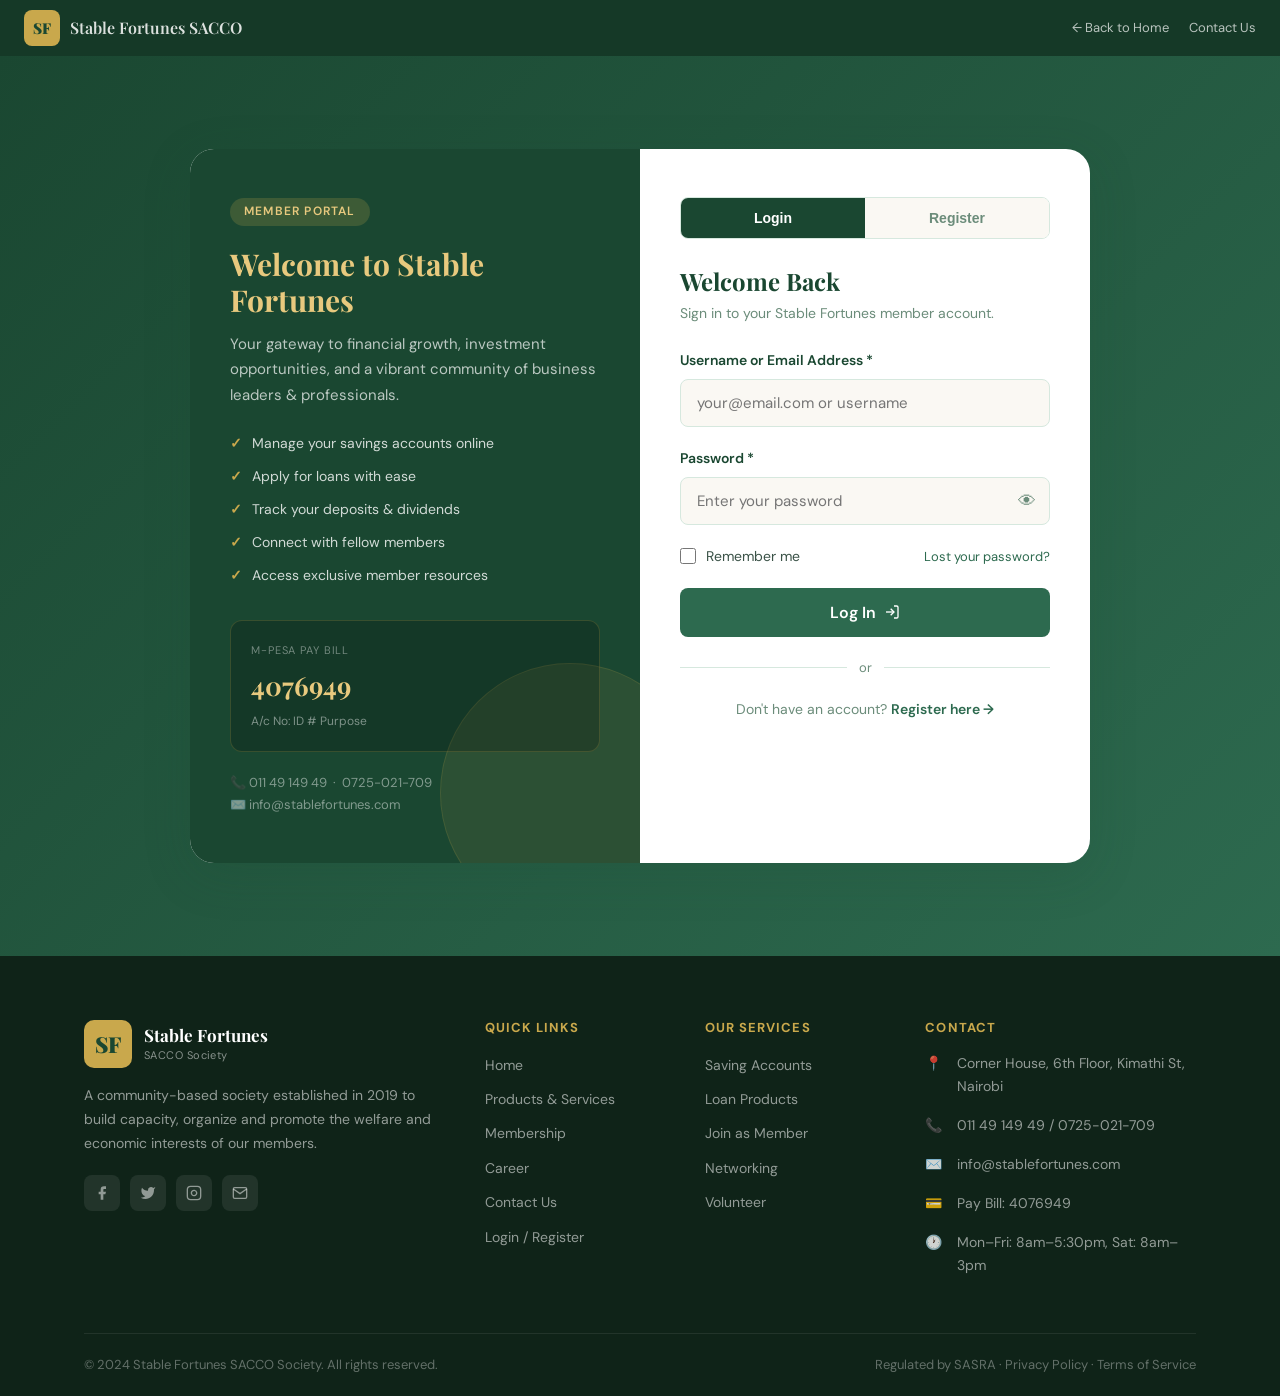
==== auth.html @ 2962beff "first commit" ====
<!DOCTYPE html>
<html lang="en">
<head>
  <meta charset="UTF-8">
  <meta name="viewport" content="width=device-width, initial-scale=1.0">
  <title>Login / Register — Stable Fortunes SACCO</title>
  <link rel="stylesheet" href="styles.css">
  <style>
    /* Auth page overrides */
    body { background: var(--green-deep); }
    .auth-top-bar {
      background: rgba(0,0,0,.2);
      padding: 10px 24px;
      display: flex;
      align-items: center;
      justify-content: space-between;
      gap: 16px;
    }
    .auth-top-bar a { color: rgba(255,255,255,.7); font-size: 13px; }
    .auth-top-bar a:hover { color: var(--gold-light); }
    .form-control-auth {
      width: 100%;
      padding: 13px 16px;
      border: 1.5px solid var(--border);
      border-radius: 8px;
      background: var(--cream);
      color: var(--text-dark);
      font-family: 'DM Sans', sans-serif;
      font-size: 15px;
      transition: var(--transition);
      outline: none;
    }
    .form-control-auth:focus { border-color: var(--green-mid); box-shadow: 0 0 0 3px rgba(45,106,79,.1); }
    .checkbox-group { display: flex; align-items: center; gap: 10px; font-size: 14px; color: var(--text-mid); }
    .checkbox-group input { width: 16px; height: 16px; accent-color: var(--green-mid); }
    .forgot-link { font-size: 13px; color: var(--green-mid); }
    .forgot-link:hover { color: var(--green-deep); text-decoration: underline; }
  </style>
</head>
<body>

<!-- Top bar -->
<div class="auth-top-bar">
  <a href="index.html" style="display:flex;align-items:center;gap:10px">
    <div class="logo-icon" style="width:36px;height:36px;font-size:15px;background:var(--gold);color:var(--green-deep);border-radius:8px;display:flex;align-items:center;justify-content:center;font-family:'Playfair Display',serif;font-weight:900">SF</div>
    <span style="color:rgba(255,255,255,.85);font-family:'Playfair Display',serif;font-size:16px;font-weight:600">Stable Fortunes SACCO</span>
  </a>
  <div style="display:flex;gap:20px">
    <a href="index.html">← Back to Home</a>
    <a href="contact.html">Contact Us</a>
  </div>
</div>

<!-- AUTH PAGE -->
<div class="auth-page">
  <div class="auth-container">
    <div class="auth-grid">

      <!-- LEFT SIDE INFO PANEL -->
      <div class="auth-side">
        <div style="position:relative;z-index:1">
          <div class="tag" style="background:rgba(201,168,76,.2);color:var(--gold-light);margin-bottom:20px">Member Portal</div>
          <h2>Welcome to Stable Fortunes</h2>
          <p>Your gateway to financial growth, investment opportunities, and a vibrant community of business leaders &amp; professionals.</p>
          <ul>
            <li>Manage your savings accounts online</li>
            <li>Apply for loans with ease</li>
            <li>Track your deposits &amp; dividends</li>
            <li>Connect with fellow members</li>
            <li>Access exclusive member resources</li>
          </ul>
          <div style="margin-top:32px;padding:20px;background:rgba(0,0,0,.2);border-radius:var(--radius);border:1px solid rgba(201,168,76,.2)">
            <div style="font-size:11px;letter-spacing:.08em;text-transform:uppercase;color:rgba(255,255,255,.4);margin-bottom:6px">M-PESA Pay Bill</div>
            <div style="font-family:'Playfair Display',serif;font-size:26px;font-weight:700;color:var(--gold-light)">4076949</div>
            <div style="font-size:12px;color:rgba(255,255,255,.45);margin-top:4px">A/c No: ID # Purpose</div>
          </div>
          <div style="margin-top:20px;font-size:13px;color:rgba(255,255,255,.45)">
            📞 011 49 149 49 &nbsp;·&nbsp; 0725-021-709<br>
            ✉️ info@stablefortunes.com
          </div>
        </div>
      </div>

      <!-- RIGHT FORM PANEL -->
      <div class="auth-form-side">
        <!-- TABS -->
        <div class="auth-tabs">
          <button class="auth-tab active" id="loginTab" onclick="switchTab('login')">Login</button>
          <button class="auth-tab" id="registerTab" onclick="switchTab('register')">Register</button>
        </div>

        <!-- LOGIN FORM -->
        <div class="auth-form active" id="loginForm">
          <h3 style="font-family:'Playfair Display',serif;font-size:24px;color:var(--green-deep);margin-bottom:6px">Welcome Back</h3>
          <p style="font-size:14px;color:var(--text-light);margin-bottom:24px">Sign in to your Stable Fortunes member account.</p>

          <div class="form-group">
            <label class="form-label">Username or Email Address *</label>
            <input type="text" class="form-control-auth" placeholder="your@email.com or username">
          </div>
          <div class="form-group">
            <label class="form-label">Password *</label>
            <div style="position:relative">
              <input type="password" class="form-control-auth" id="loginPassword" placeholder="Enter your password">
              <button onclick="togglePwd('loginPassword')" style="position:absolute;right:14px;top:50%;transform:translateY(-50%);background:none;border:none;cursor:pointer;color:var(--text-light);font-size:18px">👁</button>
            </div>
          </div>
          <div style="display:flex;justify-content:space-between;align-items:center;margin-bottom:20px">
            <label class="checkbox-group">
              <input type="checkbox"> Remember me
            </label>
            <a href="#" class="forgot-link">Lost your password?</a>
          </div>
          <button class="btn btn-green" style="width:100%;justify-content:center;padding:14px;font-size:16px">
            Log In
            <svg width="16" height="16" viewBox="0 0 24 24" fill="none" stroke="currentColor" stroke-width="2"><path d="M15 3h4a2 2 0 0 1 2 2v14a2 2 0 0 1-2 2h-4"/><polyline points="10 17 15 12 10 7"/><line x1="15" y1="12" x2="3" y2="12"/></svg>
          </button>
          <div class="divider">or</div>
          <p style="text-align:center;font-size:14px;color:var(--text-light)">
            Don't have an account? <button onclick="switchTab('register')" style="background:none;border:none;color:var(--green-mid);font-weight:600;cursor:pointer;font-family:'DM Sans',sans-serif;font-size:14px">Register here →</button>
          </p>
        </div>

        <!-- REGISTER FORM -->
        <div class="auth-form" id="registerForm">
          <h3 style="font-family:'Playfair Display',serif;font-size:24px;color:var(--green-deep);margin-bottom:6px">Create an Account</h3>
          <p style="font-size:14px;color:var(--text-light);margin-bottom:24px">Join Stable Fortunes SACCO and start building your financial future.</p>

          <div class="grid-2" style="gap:14px">
            <div class="form-group">
              <label class="form-label">First Name *</label>
              <input type="text" class="form-control-auth" placeholder="First name">
            </div>
            <div class="form-group">
              <label class="form-label">Last Name *</label>
              <input type="text" class="form-control-auth" placeholder="Last name">
            </div>
          </div>
          <div class="form-group">
            <label class="form-label">Email Address *</label>
            <input type="email" class="form-control-auth" placeholder="your@email.com">
          </div>
          <div class="form-group">
            <label class="form-label">Phone Number *</label>
            <input type="tel" class="form-control-auth" placeholder="e.g. 0712 345 678">
          </div>
          <div class="form-group">
            <label class="form-label">National ID Number *</label>
            <input type="text" class="form-control-auth" placeholder="Your National ID">
          </div>
          <div class="form-group">
            <label class="form-label">Account Type *</label>
            <select class="form-control-auth">
              <option value="">Select account type…</option>
              <option>Ordinary Account</option>
              <option>Biashara Account</option>
              <option>Group Account</option>
              <option>Children's Account</option>
              <option>Investment Account</option>
              <option>Retirement Account</option>
              <option>Elimu Account</option>
              <option>Holiday Account</option>
              <option>Fixed Deposit</option>
            </select>
          </div>
          <div class="form-group">
            <label class="form-label">Password *</label>
            <div style="position:relative">
              <input type="password" class="form-control-auth" id="regPassword" placeholder="Create a strong password">
              <button onclick="togglePwd('regPassword')" style="position:absolute;right:14px;top:50%;transform:translateY(-50%);background:none;border:none;cursor:pointer;color:var(--text-light);font-size:18px">👁</button>
            </div>
          </div>

          <div style="margin-bottom:20px">
            <label class="checkbox-group" style="align-items:flex-start;gap:10px">
              <input type="checkbox" style="margin-top:3px">
              <span>I agree to the <a href="#" style="color:var(--green-mid)">Privacy Policy</a> and <a href="#" style="color:var(--green-mid)">Terms of Service</a>. My personal data will be used to support my experience throughout this website and to manage access to my account.</span>
            </label>
          </div>

          <button class="btn btn-green" style="width:100%;justify-content:center;padding:14px;font-size:16px">
            Create Account
            <svg width="16" height="16" viewBox="0 0 24 24" fill="none" stroke="currentColor" stroke-width="2"><path d="M16 21v-2a4 4 0 0 0-4-4H6a4 4 0 0 0-4 4v2"/><circle cx="9" cy="7" r="4"/><path d="M22 21v-2a4 4 0 0 0-3-3.87"/><path d="M16 3.13a4 4 0 0 1 0 7.75"/></svg>
          </button>

          <p style="text-align:center;font-size:13px;color:var(--text-light);margin-top:14px">
            A link to set your password will be sent to your email address.
          </p>

          <div class="divider">already a member?</div>
          <p style="text-align:center;font-size:14px;color:var(--text-light)">
            <button onclick="switchTab('login')" style="background:none;border:none;color:var(--green-mid);font-weight:600;cursor:pointer;font-family:'DM Sans',sans-serif;font-size:14px">← Sign in to your account</button>
          </p>
        </div>
      </div>
    </div>
  </div>
</div>

<script>
function switchTab(tab) {
  document.getElementById('loginForm').classList.toggle('active', tab === 'login');
  document.getElementById('registerForm').classList.toggle('active', tab === 'register');
  document.getElementById('loginTab').classList.toggle('active', tab === 'login');
  document.getElementById('registerTab').classList.toggle('active', tab === 'register');
}
function togglePwd(id) {
  const el = document.getElementById(id);
  el.type = el.type === 'password' ? 'text' : 'password';
}
</script>

<div id="footer-placeholder"></div>

<script src="nav-footer.js"></script>
</body>
</html>
---- styles.css ----
/* ===================================================
   STABLE FORTUNES SACCO — Main Stylesheet
   =================================================== */

@import url('https://fonts.googleapis.com/css2?family=Playfair+Display:wght@400;600;700;900&family=DM+Sans:wght@300;400;500;600&display=swap');

/* ─── CSS Variables ─── */
:root {
  --green-deep:   #1a4731;
  --green-mid:    #2d6a4f;
  --green-light:  #40916c;
  --gold:         #c9a84c;
  --gold-light:   #e8c97e;
  --cream:        #faf8f3;
  --white:        #ffffff;
  --text-dark:    #0f2318;
  --text-mid:     #3a5247;
  --text-light:   #6b8c7a;
  --border:       #d6e8de;
  --shadow:       0 4px 24px rgba(26, 71, 49, 0.12);
  --shadow-lg:    0 12px 48px rgba(26, 71, 49, 0.18);
  --radius:       12px;
  --radius-lg:    20px;
  --transition:   0.3s cubic-bezier(0.4, 0, 0.2, 1);
}

/* ─── Reset & Base ─── */
*, *::before, *::after { box-sizing: border-box; margin: 0; padding: 0; }

html { scroll-behavior: smooth; }

body {
  font-family: 'DM Sans', sans-serif;
  background: var(--cream);
  color: var(--text-dark);
  line-height: 1.65;
  font-size: 16px;
  overflow-x: hidden;
}

h1, h2, h3, h4, h5 {
  font-family: 'Playfair Display', serif;
  line-height: 1.2;
}

a { text-decoration: none; color: inherit; transition: var(--transition); }
ul { list-style: none; }
img { max-width: 100%; display: block; }
input, textarea, select {
  font-family: 'DM Sans', sans-serif;
  font-size: 15px;
}

/* ─── Utility Classes ─── */
.container { max-width: 1160px; margin: 0 auto; padding: 0 24px; }
.section { padding: 80px 0; }
.section-sm { padding: 48px 0; }

.tag {
  display: inline-block;
  background: rgba(201,168,76,.15);
  color: var(--gold);
  font-size: 12px;
  font-weight: 600;
  letter-spacing: .1em;
  text-transform: uppercase;
  padding: 4px 14px;
  border-radius: 100px;
  margin-bottom: 12px;
}

.section-title {
  font-size: clamp(28px, 4vw, 42px);
  color: var(--green-deep);
  margin-bottom: 16px;
}

.section-sub {
  color: var(--text-light);
  font-size: 17px;
  max-width: 560px;
}

.btn {
  display: inline-flex;
  align-items: center;
  gap: 8px;
  padding: 13px 28px;
  border-radius: 8px;
  font-family: 'DM Sans', sans-serif;
  font-size: 15px;
  font-weight: 600;
  cursor: pointer;
  border: none;
  transition: var(--transition);
  white-space: nowrap;
}

.btn-primary {
  background: var(--gold);
  color: var(--green-deep);
}
.btn-primary:hover { background: var(--gold-light); transform: translateY(-2px); box-shadow: var(--shadow); }

.btn-outline {
  background: transparent;
  color: var(--white);
  border: 2px solid rgba(255,255,255,.6);
}
.btn-outline:hover { background: rgba(255,255,255,.12); border-color: var(--white); }

.btn-green {
  background: var(--green-mid);
  color: var(--white);
}
.btn-green:hover { background: var(--green-deep); transform: translateY(-2px); box-shadow: var(--shadow); }

.btn-sm { padding: 9px 20px; font-size: 13px; }

/* ─── Top Bar ─── */
.top-bar {
  background: var(--green-deep);
  color: rgba(255,255,255,.8);
  font-size: 13px;
  padding: 8px 0;
}
.top-bar .container {
  display: flex;
  justify-content: space-between;
  align-items: center;
  gap: 12px;
  flex-wrap: wrap;
}
.top-bar a { color: rgba(255,255,255,.8); }
.top-bar a:hover { color: var(--gold); }
.top-bar-left { display: flex; gap: 20px; align-items: center; }
.top-bar-right { display: flex; gap: 20px; align-items: center; }

/* ─── Navigation ─── */
.navbar {
  background: var(--white);
  position: sticky;
  top: 0;
  z-index: 1000;
  border-bottom: 1px solid var(--border);
  box-shadow: 0 2px 12px rgba(26,71,49,.08);
}

.navbar .container {
  display: flex;
  align-items: center;
  justify-content: space-between;
  padding-top: 12px;
  padding-bottom: 12px;
  gap: 24px;
}

.logo {
  display: flex;
  align-items: center;
  gap: 12px;
  flex-shrink: 0;
}
.logo-icon {
  width: 48px;
  height: 48px;
  background: var(--green-deep);
  border-radius: 10px;
  display: flex;
  align-items: center;
  justify-content: center;
  font-family: 'Playfair Display', serif;
  font-size: 22px;
  font-weight: 900;
  color: var(--gold);
}
.logo-text { line-height: 1.1; }
.logo-text strong {
  font-family: 'Playfair Display', serif;
  font-size: 17px;
  font-weight: 700;
  color: var(--green-deep);
  display: block;
}
.logo-text span { font-size: 11px; color: var(--text-light); letter-spacing: .04em; }

.nav-links { display: flex; align-items: center; gap: 4px; }

.nav-item { position: relative; }

.nav-link {
  display: flex;
  align-items: center;
  gap: 4px;
  padding: 8px 14px;
  font-size: 14px;
  font-weight: 500;
  color: var(--text-mid);
  border-radius: 8px;
  transition: var(--transition);
}
.nav-link:hover, .nav-link.active {
  background: rgba(26,71,49,.06);
  color: var(--green-deep);
}
.nav-link.active { font-weight: 600; }

.nav-link svg { width: 14px; height: 14px; transition: var(--transition); }

.nav-item:hover .nav-link svg { transform: rotate(180deg); }

.dropdown {
  position: absolute;
  top: calc(100% + 8px);
  left: 0;
  background: var(--white);
  border: 1px solid var(--border);
  border-radius: var(--radius);
  box-shadow: var(--shadow-lg);
  min-width: 220px;
  padding: 8px;
  opacity: 0;
  pointer-events: none;
  transform: translateY(-8px);
  transition: var(--transition);
  z-index: 200;
}
.nav-item:hover .dropdown {
  opacity: 1;
  pointer-events: all;
  transform: translateY(0);
}
.dropdown a {
  display: block;
  padding: 10px 14px;
  font-size: 14px;
  color: var(--text-mid);
  border-radius: 8px;
}
.dropdown a:hover { background: var(--cream); color: var(--green-deep); }

.nav-actions { display: flex; gap: 10px; align-items: center; flex-shrink: 0; }

.hamburger {
  display: none;
  flex-direction: column;
  gap: 5px;
  cursor: pointer;
  padding: 8px;
  background: none;
  border: none;
}
.hamburger span {
  display: block;
  width: 24px;
  height: 2px;
  background: var(--green-deep);
  border-radius: 2px;
  transition: var(--transition);
}

/* ─── Hero ─── */
.hero {
  background: linear-gradient(135deg, var(--green-deep) 0%, var(--green-mid) 60%, #3a7a5c 100%);
  color: var(--white);
  padding: 96px 0;
  position: relative;
  overflow: hidden;
}
.hero::before {
  content: '';
  position: absolute;
  inset: 0;
  background: url("data:image/svg+xml,%3Csvg width='60' height='60' viewBox='0 0 60 60' xmlns='http://www.w3.org/2000/svg'%3E%3Cg fill='none' fill-rule='evenodd'%3E%3Cg fill='%23ffffff' fill-opacity='0.03'%3E%3Cpath d='M36 34v-4h-2v4h-4v2h4v4h2v-4h4v-2h-4zm0-30V0h-2v4h-4v2h4v4h2V6h4V4h-4zM6 34v-4H4v4H0v2h4v4h2v-4h4v-2H6zM6 4V0H4v4H0v2h4v4h2V6h4V4H6z'/%3E%3C/g%3E%3C/g%3E%3C/svg%3E");
}
.hero-ornament {
  position: absolute;
  right: -80px;
  top: -80px;
  width: 500px;
  height: 500px;
  border-radius: 50%;
  background: rgba(201,168,76,.08);
  border: 1px solid rgba(201,168,76,.12);
}
.hero-ornament-2 {
  position: absolute;
  left: -60px;
  bottom: -100px;
  width: 360px;
  height: 360px;
  border-radius: 50%;
  background: rgba(255,255,255,.04);
  border: 1px solid rgba(255,255,255,.06);
}

.hero .container { position: relative; z-index: 1; }

.hero-grid {
  display: grid;
  grid-template-columns: 1fr 1fr;
  gap: 60px;
  align-items: center;
}

.hero-badge {
  display: inline-flex;
  align-items: center;
  gap: 8px;
  background: rgba(201,168,76,.2);
  border: 1px solid rgba(201,168,76,.35);
  color: var(--gold-light);
  font-size: 12px;
  font-weight: 600;
  letter-spacing: .08em;
  text-transform: uppercase;
  padding: 6px 16px;
  border-radius: 100px;
  margin-bottom: 24px;
}
.hero-badge::before { content: '●'; font-size: 8px; color: var(--gold); animation: pulse 2s infinite; }

@keyframes pulse { 0%,100%{opacity:1}50%{opacity:.4} }

.hero h1 {
  font-size: clamp(34px, 5vw, 58px);
  font-weight: 900;
  margin-bottom: 20px;
  line-height: 1.1;
  color: var(--white);
}
.hero h1 em { font-style: normal; color: var(--gold-light); }

.hero p {
  font-size: 18px;
  color: rgba(255,255,255,.8);
  margin-bottom: 36px;
  max-width: 500px;
}

.hero-ctas { display: flex; gap: 14px; flex-wrap: wrap; margin-bottom: 48px; }

.hero-stats {
  display: flex;
  gap: 32px;
  padding-top: 32px;
  border-top: 1px solid rgba(255,255,255,.15);
}
.stat-val {
  font-family: 'Playfair Display', serif;
  font-size: 28px;
  font-weight: 700;
  color: var(--gold-light);
}
.stat-lbl { font-size: 13px; color: rgba(255,255,255,.6); margin-top: 2px; }

.hero-card {
  background: rgba(255,255,255,.1);
  backdrop-filter: blur(12px);
  border: 1px solid rgba(255,255,255,.18);
  border-radius: var(--radius-lg);
  padding: 36px;
}
.hero-card-title {
  font-family: 'Playfair Display', serif;
  font-size: 20px;
  color: var(--gold-light);
  margin-bottom: 20px;
  font-weight: 600;
}
.paybill-box {
  background: rgba(26,71,49,.5);
  border: 1px solid rgba(201,168,76,.3);
  border-radius: var(--radius);
  padding: 16px 20px;
  margin-bottom: 20px;
}
.paybill-box .lbl { font-size: 11px; letter-spacing: .08em; color: rgba(255,255,255,.5); text-transform: uppercase; }
.paybill-box .val { font-family: 'Playfair Display', serif; font-size: 22px; font-weight: 700; color: var(--gold-light); }
.quick-links { display: flex; flex-direction: column; gap: 10px; margin-top: 20px; }
.quick-link-item {
  display: flex;
  align-items: center;
  gap: 10px;
  padding: 12px 16px;
  background: rgba(255,255,255,.08);
  border-radius: 8px;
  color: rgba(255,255,255,.85);
  font-size: 14px;
  transition: var(--transition);
}
.quick-link-item:hover { background: rgba(255,255,255,.16); transform: translateX(4px); }
.quick-link-item svg { width: 16px; height: 16px; color: var(--gold); flex-shrink: 0; }

/* ─── Cards & Content Sections ─── */
.card {
  background: var(--white);
  border-radius: var(--radius-lg);
  padding: 32px;
  box-shadow: var(--shadow);
  border: 1px solid var(--border);
  transition: var(--transition);
}
.card:hover { transform: translateY(-4px); box-shadow: var(--shadow-lg); }

.card-icon {
  width: 56px;
  height: 56px;
  border-radius: 14px;
  background: linear-gradient(135deg, var(--green-mid), var(--green-light));
  display: flex;
  align-items: center;
  justify-content: center;
  margin-bottom: 18px;
  color: var(--white);
}
.card-icon svg { width: 26px; height: 26px; }

.card h3 { font-size: 20px; color: var(--green-deep); margin-bottom: 8px; }
.card p { color: var(--text-light); font-size: 15px; line-height: 1.7; }

.grid-3 { display: grid; grid-template-columns: repeat(3, 1fr); gap: 24px; }
.grid-2 { display: grid; grid-template-columns: repeat(2, 1fr); gap: 24px; }
.grid-4 { display: grid; grid-template-columns: repeat(4, 1fr); gap: 24px; }

/* ─── Values Section ─── */
.values-section { background: var(--green-deep); color: var(--white); }
.values-section .section-title { color: var(--gold-light); }
.value-card {
  background: rgba(255,255,255,.06);
  border: 1px solid rgba(255,255,255,.1);
  border-radius: var(--radius-lg);
  padding: 28px;
  text-align: center;
  transition: var(--transition);
}
.value-card:hover {
  background: rgba(255,255,255,.12);
  transform: translateY(-4px);
}
.value-card .icon { font-size: 36px; margin-bottom: 14px; }
.value-card h4 { color: var(--gold-light); font-size: 18px; margin-bottom: 10px; }
.value-card p { color: rgba(255,255,255,.7); font-size: 14px; }

/* ─── Accounts Strip ─── */
.accounts-strip {
  background: var(--green-mid);
  padding: 20px 0;
  overflow: hidden;
}
.accounts-strip-inner {
  display: flex;
  gap: 8px;
  flex-wrap: wrap;
  justify-content: center;
}
.account-pill {
  background: rgba(255,255,255,.15);
  color: var(--white);
  padding: 8px 20px;
  border-radius: 100px;
  font-size: 13px;
  font-weight: 500;
  border: 1px solid rgba(255,255,255,.2);
  cursor: pointer;
  transition: var(--transition);
}
.account-pill:hover { background: var(--gold); color: var(--green-deep); }

/* ─── CTA Banner ─── */
.cta-banner {
  background: linear-gradient(135deg, var(--gold) 0%, var(--gold-light) 100%);
  padding: 64px 0;
  text-align: center;
}
.cta-banner h2 { font-size: clamp(26px, 4vw, 38px); color: var(--green-deep); margin-bottom: 12px; }
.cta-banner p { color: var(--green-mid); font-size: 17px; margin-bottom: 28px; }

/* ─── Page Hero ─── */
.page-hero {
  background: linear-gradient(135deg, var(--green-deep), var(--green-mid));
  padding: 64px 0 56px;
  text-align: center;
  position: relative;
  overflow: hidden;
}
.page-hero::after {
  content: '';
  position: absolute;
  bottom: 0; left: 0; right: 0;
  height: 40px;
  background: var(--cream);
  clip-path: ellipse(55% 100% at 50% 100%);
}
.page-hero h1 { color: var(--white); font-size: clamp(30px, 5vw, 48px); margin-bottom: 12px; }
.page-hero p { color: rgba(255,255,255,.75); font-size: 17px; max-width: 560px; margin: 0 auto; }
.breadcrumb {
  display: flex;
  align-items: center;
  justify-content: center;
  gap: 8px;
  font-size: 13px;
  color: rgba(255,255,255,.6);
  margin-bottom: 16px;
}
.breadcrumb a { color: var(--gold-light); }
.breadcrumb span { color: rgba(255,255,255,.4); }

/* ─── Products Page ─── */
.product-grid { display: grid; grid-template-columns: repeat(3, 1fr); gap: 20px; }
.product-card {
  background: var(--white);
  border-radius: var(--radius);
  padding: 24px;
  border: 1px solid var(--border);
  transition: var(--transition);
  display: flex;
  flex-direction: column;
  gap: 12px;
}
.product-card:hover {
  border-color: var(--green-light);
  box-shadow: var(--shadow);
  transform: translateY(-3px);
}
.product-card h3 { font-size: 17px; color: var(--green-deep); }
.product-card p { font-size: 14px; color: var(--text-light); flex: 1; }
.product-type {
  font-size: 11px;
  font-weight: 600;
  letter-spacing: .08em;
  text-transform: uppercase;
  color: var(--gold);
}

/* ─── Membership Page ─── */
.req-list { list-style: none; }
.req-list li {
  display: flex;
  align-items: flex-start;
  gap: 12px;
  padding: 12px 0;
  border-bottom: 1px solid var(--border);
  font-size: 15px;
  color: var(--text-mid);
}
.req-list li:last-child { border-bottom: none; }
.req-list li::before {
  content: '✓';
  background: var(--green-mid);
  color: var(--white);
  width: 22px;
  height: 22px;
  border-radius: 50%;
  display: flex;
  align-items: center;
  justify-content: center;
  font-size: 12px;
  flex-shrink: 0;
  margin-top: 2px;
}

.account-type-card {
  background: var(--white);
  border-radius: var(--radius-lg);
  overflow: hidden;
  border: 1px solid var(--border);
  transition: var(--transition);
}
.account-type-card:hover { box-shadow: var(--shadow-lg); transform: translateY(-4px); }
.account-type-header {
  background: var(--green-deep);
  padding: 20px 24px;
  color: var(--white);
}
.account-type-header h3 { font-size: 19px; color: var(--gold-light); }
.account-type-body { padding: 24px; }
.account-type-body ul { padding-left: 18px; list-style: disc; color: var(--text-mid); font-size: 14px; line-height: 1.8; }

.stats-row {
  display: grid;
  grid-template-columns: repeat(4, 1fr);
  gap: 20px;
  text-align: center;
}
.stat-box {
  background: var(--white);
  border-radius: var(--radius);
  padding: 28px 20px;
  border: 1px solid var(--border);
}
.stat-box .num {
  font-family: 'Playfair Display', serif;
  font-size: 36px;
  font-weight: 700;
  color: var(--green-deep);
}
.stat-box .lbl { font-size: 13px; color: var(--text-light); margin-top: 4px; }

/* ─── Career Page ─── */
.career-skill-chip {
  display: inline-flex;
  align-items: center;
  gap: 6px;
  background: rgba(45,106,79,.1);
  color: var(--green-mid);
  padding: 6px 14px;
  border-radius: 100px;
  font-size: 13px;
  font-weight: 500;
  border: 1px solid var(--border);
  margin: 4px;
}

/* ─── Forms & Inputs ─── */
.form-group { margin-bottom: 20px; }
.form-label {
  display: block;
  font-size: 14px;
  font-weight: 600;
  color: var(--green-deep);
  margin-bottom: 7px;
}
.form-control {
  width: 100%;
  padding: 12px 16px;
  border: 1.5px solid var(--border);
  border-radius: 8px;
  background: var(--white);
  color: var(--text-dark);
  font-size: 15px;
  transition: var(--transition);
  outline: none;
}
.form-control:focus { border-color: var(--green-mid); box-shadow: 0 0 0 3px rgba(45,106,79,.12); }
.form-control::placeholder { color: #b0c4ba; }
textarea.form-control { resize: vertical; min-height: 120px; }

.form-card {
  background: var(--white);
  border-radius: var(--radius-lg);
  padding: 40px;
  box-shadow: var(--shadow);
  border: 1px solid var(--border);
}

/* ─── Contact Page ─── */
.contact-info-card {
  background: var(--green-deep);
  color: var(--white);
  border-radius: var(--radius-lg);
  padding: 36px;
}
.contact-info-item {
  display: flex;
  gap: 16px;
  align-items: flex-start;
  padding: 16px 0;
  border-bottom: 1px solid rgba(255,255,255,.1);
}
.contact-info-item:last-child { border-bottom: none; }
.contact-info-icon {
  width: 44px;
  height: 44px;
  background: rgba(201,168,76,.2);
  border-radius: 10px;
  display: flex;
  align-items: center;
  justify-content: center;
  color: var(--gold-light);
  flex-shrink: 0;
}
.contact-info-icon svg { width: 20px; height: 20px; }
.contact-info-label { font-size: 12px; color: rgba(255,255,255,.5); text-transform: uppercase; letter-spacing: .07em; }
.contact-info-val { font-size: 15px; color: var(--white); font-weight: 500; margin-top: 4px; }

/* ─── Login / Register Page ─── */
.auth-page {
  min-height: 100vh;
  background: linear-gradient(135deg, var(--green-deep) 0%, var(--green-mid) 100%);
  display: flex;
  align-items: center;
  justify-content: center;
  padding: 40px 24px;
}
.auth-container { width: 100%; max-width: 900px; }
.auth-grid {
  display: grid;
  grid-template-columns: 1fr 1fr;
  background: var(--white);
  border-radius: 24px;
  overflow: hidden;
  box-shadow: var(--shadow-lg);
}
.auth-side {
  background: var(--green-deep);
  padding: 48px 40px;
  display: flex;
  flex-direction: column;
  justify-content: center;
  position: relative;
  overflow: hidden;
}
.auth-side::after {
  content: '';
  position: absolute;
  bottom: -60px; right: -60px;
  width: 260px; height: 260px;
  border-radius: 50%;
  background: rgba(201,168,76,.1);
  border: 1px solid rgba(201,168,76,.15);
}
.auth-side h2 { font-size: 30px; color: var(--gold-light); margin-bottom: 14px; }
.auth-side p { color: rgba(255,255,255,.7); font-size: 15px; line-height: 1.7; }
.auth-side ul { margin-top: 24px; display: flex; flex-direction: column; gap: 10px; }
.auth-side ul li {
  display: flex;
  align-items: center;
  gap: 10px;
  color: rgba(255,255,255,.8);
  font-size: 14px;
}
.auth-side ul li::before { content: '✓'; color: var(--gold); font-weight: 700; }

.auth-form-side { padding: 48px 40px; }
.auth-tabs { display: flex; gap: 0; margin-bottom: 28px; border-radius: 8px; overflow: hidden; border: 1px solid var(--border); }
.auth-tab {
  flex: 1;
  padding: 12px;
  text-align: center;
  font-size: 14px;
  font-weight: 600;
  cursor: pointer;
  background: var(--cream);
  color: var(--text-light);
  border: none;
  transition: var(--transition);
}
.auth-tab.active { background: var(--green-deep); color: var(--white); }

.auth-form { display: none; }
.auth-form.active { display: block; }

.divider {
  display: flex;
  align-items: center;
  gap: 12px;
  margin: 20px 0;
  color: var(--text-light);
  font-size: 13px;
}
.divider::before, .divider::after {
  content: '';
  flex: 1;
  height: 1px;
  background: var(--border);
}

/* ─── Footer ─── */
.footer {
  background: var(--text-dark);
  color: rgba(255,255,255,.75);
  padding: 64px 0 0;
}
.footer-grid {
  display: grid;
  grid-template-columns: 2fr 1fr 1fr 1.5fr;
  gap: 40px;
  padding-bottom: 48px;
  border-bottom: 1px solid rgba(255,255,255,.08);
}
.footer-brand .logo-icon { background: var(--gold); color: var(--green-deep); }
.footer-brand .logo-text strong { color: var(--white); }
.footer-brand .logo-text span { color: rgba(255,255,255,.5); }
.footer-brand p { font-size: 14px; margin-top: 16px; line-height: 1.7; color: rgba(255,255,255,.55); }

.footer-col h4 {
  font-family: 'DM Sans', sans-serif;
  font-size: 13px;
  font-weight: 700;
  letter-spacing: .08em;
  text-transform: uppercase;
  color: var(--gold);
  margin-bottom: 16px;
}
.footer-col ul { display: flex; flex-direction: column; gap: 8px; }
.footer-col ul a { font-size: 14px; color: rgba(255,255,255,.55); transition: var(--transition); }
.footer-col ul a:hover { color: var(--gold-light); padding-left: 4px; }

.footer-contact li { font-size: 14px; color: rgba(255,255,255,.55); margin-bottom: 8px; display: flex; gap: 8px; }
.footer-contact li strong { color: rgba(255,255,255,.8); min-width: 24px; }

.footer-bottom {
  display: flex;
  justify-content: space-between;
  align-items: center;
  padding: 20px 0;
  font-size: 13px;
  color: rgba(255,255,255,.35);
  flex-wrap: wrap;
  gap: 12px;
}
.social-links { display: flex; gap: 10px; }
.social-link {
  width: 36px;
  height: 36px;
  background: rgba(255,255,255,.08);
  border-radius: 8px;
  display: flex;
  align-items: center;
  justify-content: center;
  color: rgba(255,255,255,.5);
  transition: var(--transition);
}
.social-link:hover { background: var(--gold); color: var(--green-deep); }
.social-link svg { width: 16px; height: 16px; }

/* ─── Responsive ─── */
@media (max-width: 1024px) {
  .grid-4 { grid-template-columns: repeat(2, 1fr); }
  .footer-grid { grid-template-columns: 1fr 1fr; }
  .product-grid { grid-template-columns: repeat(2, 1fr); }
  .stats-row { grid-template-columns: repeat(2, 1fr); }
}

@media (max-width: 768px) {
  .hero-grid { grid-template-columns: 1fr; }
  .hero-card { display: none; }
  .grid-3 { grid-template-columns: 1fr; }
  .grid-2 { grid-template-columns: 1fr; }
  .product-grid { grid-template-columns: 1fr; }
  .nav-links, .nav-actions { display: none; }
  .hamburger { display: flex; }
  .auth-grid { grid-template-columns: 1fr; }
  .auth-side { display: none; }
  .footer-grid { grid-template-columns: 1fr; }
  .stats-row { grid-template-columns: repeat(2, 1fr); }
  .section { padding: 56px 0; }
  .top-bar { display: none; }
}

@media (max-width: 480px) {
  .stats-row { grid-template-columns: 1fr 1fr; }
  .hero-stats { flex-wrap: wrap; gap: 20px; }
  .auth-form-side { padding: 32px 24px; }
}

/* ─── Animations ─── */
@keyframes fadeUp {
  from { opacity: 0; transform: translateY(20px); }
  to   { opacity: 1; transform: translateY(0); }
}
.fade-up { animation: fadeUp .6s ease both; }
.delay-1 { animation-delay: .1s; }
.delay-2 { animation-delay: .2s; }
.delay-3 { animation-delay: .3s; }
.delay-4 { animation-delay: .4s; }

/* ─── Mobile Nav Overlay ─── */
.mobile-nav {
  display: none;
  position: fixed;
  inset: 0;
  background: var(--green-deep);
  z-index: 999;
  padding: 80px 32px 40px;
  flex-direction: column;
  gap: 8px;
}
.mobile-nav.open { display: flex; }
.mobile-nav a {
  color: var(--white);
  font-size: 20px;
  font-family: 'Playfair Display', serif;
  padding: 12px 0;
  border-bottom: 1px solid rgba(255,255,255,.1);
}
.mobile-nav a:hover { color: var(--gold-light); }
.mobile-nav-close {
  position: absolute;
  top: 20px; right: 24px;
  background: none;
  border: none;
  color: var(--white);
  font-size: 28px;
  cursor: pointer;
}

/* ─── Section Accents ─── */
.section-accent { color: var(--gold); }

.highlight-box {
  background: linear-gradient(135deg, rgba(45,106,79,.06), rgba(45,106,79,.02));
  border-left: 4px solid var(--green-mid);
  border-radius: 0 var(--radius) var(--radius) 0;
  padding: 20px 24px;
  margin: 20px 0;
}

blockquote.pullquote {
  font-family: 'Playfair Display', serif;
  font-size: 20px;
  color: var(--green-deep);
  font-style: italic;
  padding: 24px 32px;
  border-left: 4px solid var(--gold);
  background: rgba(201,168,76,.06);
  border-radius: 0 var(--radius) var(--radius) 0;
  margin: 32px 0;
}
blockquote.pullquote cite { display: block; font-size: 13px; font-style: normal; color: var(--text-light); margin-top: 10px; }
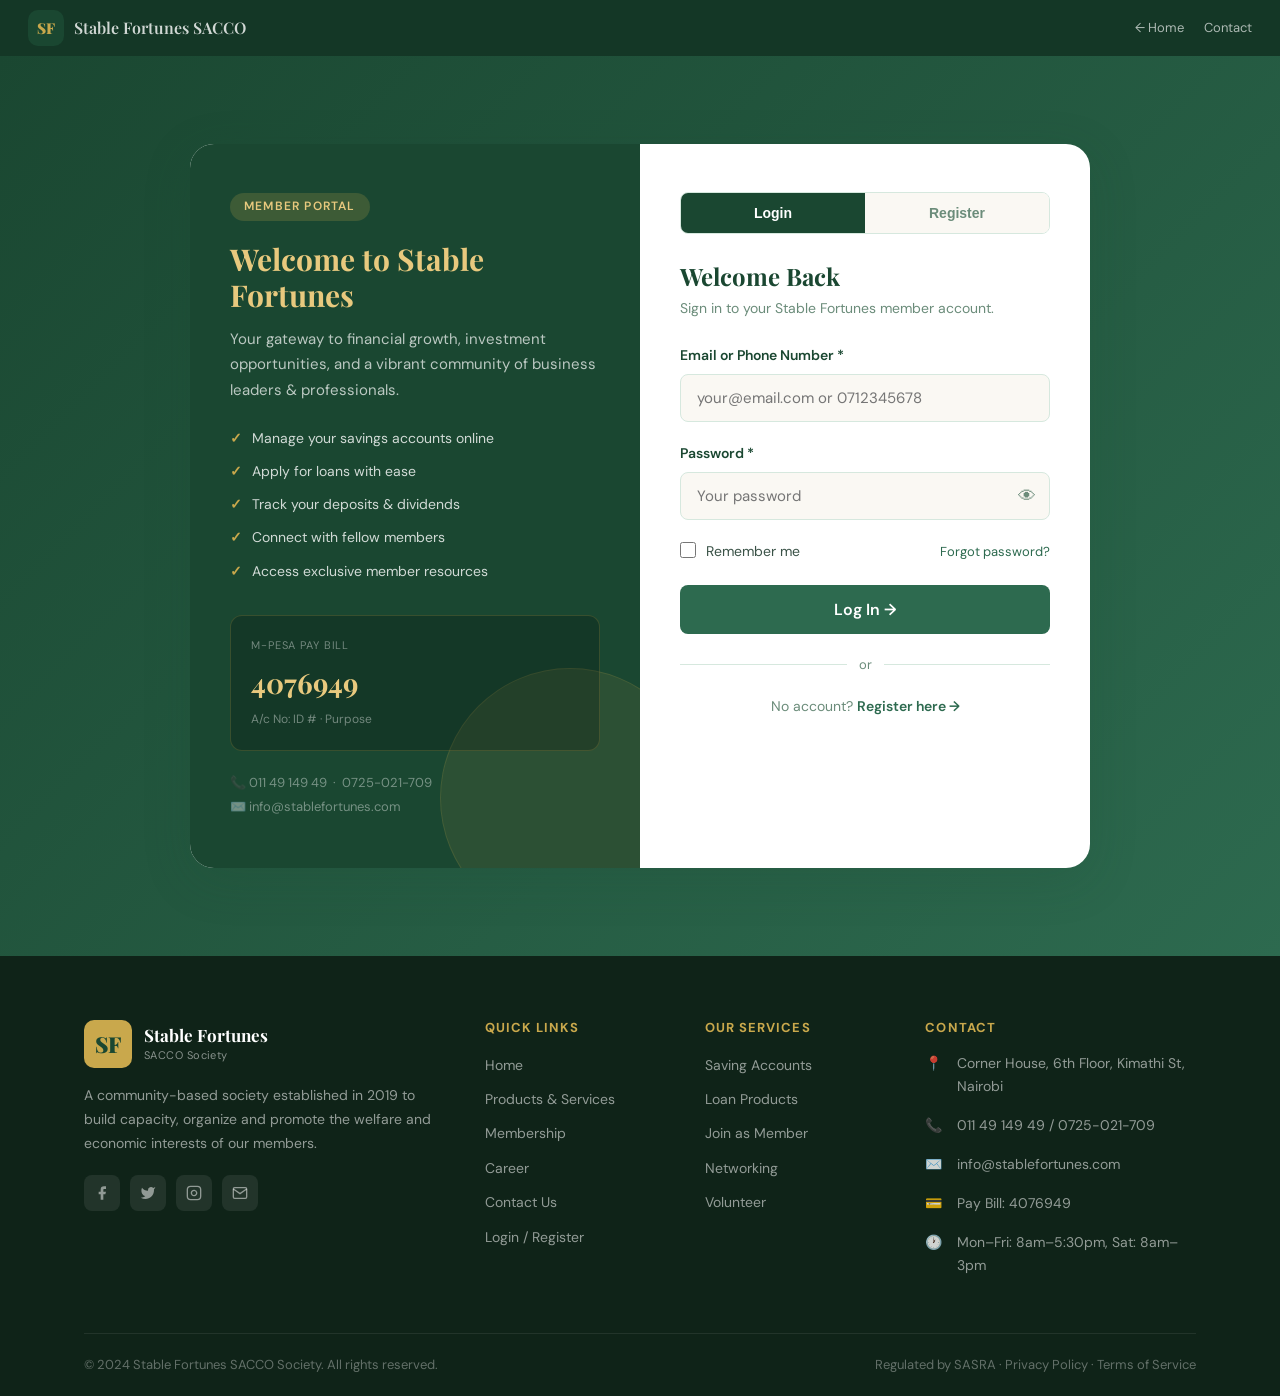
==== commit 3f479f66: "verify" ====
--- a/auth.html
+++ b/auth.html
@@ -6,19 +6,21 @@
   <title>Login / Register — Stable Fortunes SACCO</title>
   <link rel="stylesheet" href="styles.css">
   <style>
-    /* Auth page overrides */
+
     body { background: var(--green-deep); }
+
     .auth-top-bar {
-      background: rgba(0,0,0,.2);
-      padding: 10px 24px;
+      background: rgba(0,0,0,.22);
+      padding: 10px 28px;
       display: flex;
       align-items: center;
       justify-content: space-between;
-      gap: 16px;
-    }
-    .auth-top-bar a { color: rgba(255,255,255,.7); font-size: 13px; }
+    }
+    .auth-top-bar a { color: rgba(255,255,255,.65); font-size: 13px; }
     .auth-top-bar a:hover { color: var(--gold-light); }
-    .form-control-auth {
+
+    /* ── Inputs ── */
+    .fc {
       width: 100%;
       padding: 13px 16px;
       border: 1.5px solid var(--border);
@@ -27,14 +29,109 @@
       color: var(--text-dark);
       font-family: 'DM Sans', sans-serif;
       font-size: 15px;
+      outline: none;
       transition: var(--transition);
-      outline: none;
-    }
-    .form-control-auth:focus { border-color: var(--green-mid); box-shadow: 0 0 0 3px rgba(45,106,79,.1); }
-    .checkbox-group { display: flex; align-items: center; gap: 10px; font-size: 14px; color: var(--text-mid); }
-    .checkbox-group input { width: 16px; height: 16px; accent-color: var(--green-mid); }
-    .forgot-link { font-size: 13px; color: var(--green-mid); }
-    .forgot-link:hover { color: var(--green-deep); text-decoration: underline; }
+    }
+    .fc:focus      { border-color: var(--green-mid); box-shadow: 0 0 0 3px rgba(45,106,79,.1); }
+    .fc:disabled   { opacity: .55; cursor: not-allowed; }
+    .fc.is-valid   { border-color: #2d6a4f; background: #f0faf5; }
+    .fc.is-invalid { border-color: #c0392b; background: #fff5f5; }
+
+    /* ── Step bar ── */
+    .step-bar { display: flex; align-items: center; margin-bottom: 28px; }
+    .step-wrap { display: flex; flex-direction: column; align-items: center; }
+    .step-dot {
+      width: 32px; height: 32px; border-radius: 50%;
+      background: var(--border); color: var(--text-light);
+      font-size: 13px; font-weight: 700;
+      display: flex; align-items: center; justify-content: center;
+      transition: var(--transition); position: relative; z-index: 1; flex-shrink: 0;
+    }
+    .step-dot.active { background: var(--green-mid); color: #fff; }
+    .step-dot.done   { background: var(--green-deep); color: var(--gold-light); }
+    .step-lbl { font-size: 10px; color: var(--text-light); margin-top: 4px; white-space: nowrap; }
+    .step-line { flex: 1; height: 2px; background: var(--border); transition: background .4s; }
+    .step-line.done { background: var(--green-deep); }
+
+    /* ── Reg steps ── */
+    .reg-step        { display: none; }
+    .reg-step.active { display: block; animation: fadeUp .4s ease both; }
+
+    /* ── Verify row ── */
+    .verify-row { display: flex; gap: 8px; align-items: flex-end; }
+    .verify-row .fc { flex: 1; }
+    .btn-send {
+      padding: 13px 18px; border-radius: 8px;
+      background: var(--green-mid); color: #fff;
+      font-family: 'DM Sans', sans-serif; font-size: 13px; font-weight: 600;
+      border: none; cursor: pointer; white-space: nowrap;
+      transition: var(--transition); flex-shrink: 0;
+    }
+    .btn-send:hover    { background: var(--green-deep); }
+    .btn-send:disabled { opacity: .5; cursor: not-allowed; }
+
+    /* ── OTP digits ── */
+    .otp-group      { display: none; }
+    .otp-group.open { display: block; animation: fadeUp .35s ease both; }
+    .otp-digits { display: flex; gap: 10px; justify-content: center; margin: 14px 0; }
+    .otp-d {
+      width: 50px; height: 58px; text-align: center;
+      font-size: 24px; font-weight: 700;
+      border: 2px solid var(--border); border-radius: 8px;
+      background: var(--cream); color: var(--text-dark);
+      font-family: 'DM Sans', sans-serif; outline: none; transition: var(--transition);
+    }
+    .otp-d:focus  { border-color: var(--green-mid); box-shadow: 0 0 0 3px rgba(45,106,79,.12); }
+    .otp-d.filled { border-color: var(--green-mid); background: #f0faf5; }
+    .otp-d.shake  { border-color: #c0392b; animation: otpShake .4s ease; }
+    @keyframes otpShake {
+      0%,100% { transform: translateX(0); }
+      20%,60% { transform: translateX(-5px); }
+      40%,80% { transform: translateX(5px); }
+    }
+
+    /* ── Badges ── */
+    .badge { display: none; align-items: center; gap: 6px; font-size: 13px; font-weight: 600; padding: 6px 14px; border-radius: 100px; margin-top: 8px; width: fit-content; }
+    .badge.show    { display: inline-flex; }
+    .badge.success { background: #e6f9ee; color: #1a6b3c; }
+
+    /* ── ID result ── */
+    .id-result { display: none; padding: 14px 16px; border-radius: 8px; font-size: 14px; margin-top: 8px; border-left: 4px solid; }
+    .id-result.show    { display: block; animation: fadeUp .3s ease both; }
+    .id-result.id-ok   { background: #e8f8ef; border-color: #2d6a4f; color: #1a4731; }
+    .id-result.id-fail { background: #fdecea; border-color: #c0392b; color: #7b1c14; }
+
+    /* ── Form messages ── */
+    .fmsg      { font-size: 12px; color: #c0392b; margin-top: 5px; display: none; }
+    .fmsg.show { display: block; }
+
+    /* ── Resend btn ── */
+    .resend-btn { background: none; border: none; color: var(--green-mid); font-weight: 600; cursor: pointer; font-family: 'DM Sans', sans-serif; font-size: 13px; }
+    .resend-btn:disabled { opacity: .5; cursor: not-allowed; }
+
+    /* ── Spinner ── */
+    .spin { display: inline-block; width: 13px; height: 13px; border: 2px solid rgba(255,255,255,.35); border-top-color: #fff; border-radius: 50%; animation: spinR .65s linear infinite; vertical-align: middle; margin-right: 5px; }
+    @keyframes spinR { to { transform: rotate(360deg); } }
+
+    .otp-hint { font-size: 13px; color: var(--text-light); text-align: center; }
+
+    /* ── Checkbox row ── */
+    .chk-row { display: flex; align-items: flex-start; gap: 10px; font-size: 14px; color: var(--text-mid); }
+    .chk-row input { width: 16px; height: 16px; margin-top: 2px; accent-color: var(--green-mid); flex-shrink: 0; }
+
+    /* ── Password eye ── */
+    .pwd-wrap { position: relative; }
+    .pwd-eye { position: absolute; right: 14px; top: 50%; transform: translateY(-50%); background: none; border: none; cursor: pointer; color: var(--text-light); font-size: 18px; line-height: 1; }
+
+    /* ── Step nav buttons ── */
+    .step-nav { display: flex; gap: 10px; margin-top: 24px; }
+    .btn-back { flex: 1; padding: 14px; border-radius: 8px; border: 1.5px solid var(--border); background: var(--cream); color: var(--text-mid); font-family: 'DM Sans', sans-serif; font-size: 15px; font-weight: 600; cursor: pointer; transition: var(--transition); }
+    .btn-back:hover { border-color: var(--green-mid); color: var(--green-mid); }
+    .btn-next { flex: 2; padding: 14px; border-radius: 8px; border: none; background: var(--green-mid); color: #fff; font-family: 'DM Sans', sans-serif; font-size: 15px; font-weight: 600; cursor: pointer; transition: var(--transition); display: flex; align-items: center; justify-content: center; gap: 8px; }
+    .btn-next:hover    { background: var(--green-deep); }
+    .btn-next:disabled { opacity: .5; cursor: not-allowed; }
+
+    .security-note { background: rgba(201,168,76,.08); border: 1px solid rgba(201,168,76,.25); border-radius: 8px; padding: 12px 16px; font-size: 13px; color: var(--text-mid); margin-top: 16px; }
   </style>
 </head>
 <body>
@@ -42,21 +139,20 @@
 <!-- Top bar -->
 <div class="auth-top-bar">
   <a href="index.html" style="display:flex;align-items:center;gap:10px">
-    <div class="logo-icon" style="width:36px;height:36px;font-size:15px;background:var(--gold);color:var(--green-deep);border-radius:8px;display:flex;align-items:center;justify-content:center;font-family:'Playfair Display',serif;font-weight:900">SF</div>
-    <span style="color:rgba(255,255,255,.85);font-family:'Playfair Display',serif;font-size:16px;font-weight:600">Stable Fortunes SACCO</span>
+    <div class="logo-icon" style="width:36px;height:36px;font-size:15px">SF</div>
+    <span style="color:rgba(255,255,255,.8);font-family:'Playfair Display',serif;font-size:16px;font-weight:600">Stable Fortunes SACCO</span>
   </a>
   <div style="display:flex;gap:20px">
-    <a href="index.html">← Back to Home</a>
-    <a href="contact.html">Contact Us</a>
+    <a href="index.html">← Home</a>
+    <a href="contact.html">Contact</a>
   </div>
 </div>
 
-<!-- AUTH PAGE -->
 <div class="auth-page">
   <div class="auth-container">
     <div class="auth-grid">
 
-      <!-- LEFT SIDE INFO PANEL -->
+      <!-- LEFT PANEL -->
       <div class="auth-side">
         <div style="position:relative;z-index:1">
           <div class="tag" style="background:rgba(201,168,76,.2);color:var(--gold-light);margin-bottom:20px">Member Portal</div>
@@ -71,10 +167,10 @@
           </ul>
           <div style="margin-top:32px;padding:20px;background:rgba(0,0,0,.2);border-radius:var(--radius);border:1px solid rgba(201,168,76,.2)">
             <div style="font-size:11px;letter-spacing:.08em;text-transform:uppercase;color:rgba(255,255,255,.4);margin-bottom:6px">M-PESA Pay Bill</div>
-            <div style="font-family:'Playfair Display',serif;font-size:26px;font-weight:700;color:var(--gold-light)">4076949</div>
-            <div style="font-size:12px;color:rgba(255,255,255,.45);margin-top:4px">A/c No: ID # Purpose</div>
-          </div>
-          <div style="margin-top:20px;font-size:13px;color:rgba(255,255,255,.45)">
+            <div style="font-family:'Playfair Display',serif;font-size:28px;font-weight:700;color:var(--gold-light)">4076949</div>
+            <div style="font-size:12px;color:rgba(255,255,255,.4);margin-top:4px">A/c No: ID # · Purpose</div>
+          </div>
+          <div style="margin-top:20px;font-size:13px;color:rgba(255,255,255,.4);line-height:1.9">
             📞 011 49 149 49 &nbsp;·&nbsp; 0725-021-709<br>
             ✉️ info@stablefortunes.com
           </div>
@@ -83,135 +179,563 @@
 
       <!-- RIGHT FORM PANEL -->
       <div class="auth-form-side">
-        <!-- TABS -->
+
         <div class="auth-tabs">
-          <button class="auth-tab active" id="loginTab" onclick="switchTab('login')">Login</button>
-          <button class="auth-tab" id="registerTab" onclick="switchTab('register')">Register</button>
+          <button class="auth-tab active" id="tabLogin"    onclick="switchTab('login')">Login</button>
+          <button class="auth-tab"        id="tabRegister" onclick="switchTab('register')">Register</button>
         </div>
 
-        <!-- LOGIN FORM -->
+        <!-- ════ LOGIN ════ -->
         <div class="auth-form active" id="loginForm">
           <h3 style="font-family:'Playfair Display',serif;font-size:24px;color:var(--green-deep);margin-bottom:6px">Welcome Back</h3>
           <p style="font-size:14px;color:var(--text-light);margin-bottom:24px">Sign in to your Stable Fortunes member account.</p>
 
           <div class="form-group">
-            <label class="form-label">Username or Email Address *</label>
-            <input type="text" class="form-control-auth" placeholder="your@email.com or username">
+            <label class="form-label">Email or Phone Number *</label>
+            <input type="text" class="fc" id="loginId" placeholder="your@email.com or 0712345678">
+            <span class="fmsg" id="e_loginId"></span>
           </div>
           <div class="form-group">
             <label class="form-label">Password *</label>
-            <div style="position:relative">
-              <input type="password" class="form-control-auth" id="loginPassword" placeholder="Enter your password">
-              <button onclick="togglePwd('loginPassword')" style="position:absolute;right:14px;top:50%;transform:translateY(-50%);background:none;border:none;cursor:pointer;color:var(--text-light);font-size:18px">👁</button>
-            </div>
-          </div>
-          <div style="display:flex;justify-content:space-between;align-items:center;margin-bottom:20px">
-            <label class="checkbox-group">
-              <input type="checkbox"> Remember me
-            </label>
-            <a href="#" class="forgot-link">Lost your password?</a>
-          </div>
-          <button class="btn btn-green" style="width:100%;justify-content:center;padding:14px;font-size:16px">
-            Log In
-            <svg width="16" height="16" viewBox="0 0 24 24" fill="none" stroke="currentColor" stroke-width="2"><path d="M15 3h4a2 2 0 0 1 2 2v14a2 2 0 0 1-2 2h-4"/><polyline points="10 17 15 12 10 7"/><line x1="15" y1="12" x2="3" y2="12"/></svg>
+            <div class="pwd-wrap">
+              <input type="password" class="fc" id="loginPwd" placeholder="Your password">
+              <button class="pwd-eye" onclick="togglePwd('loginPwd')">👁</button>
+            </div>
+            <span class="fmsg" id="e_loginPwd"></span>
+          </div>
+          <div style="display:flex;justify-content:space-between;align-items:center;margin-bottom:22px">
+            <label class="chk-row"><input type="checkbox"> Remember me</label>
+            <a href="#" style="font-size:13px;color:var(--green-mid)">Forgot password?</a>
+          </div>
+
+          <button class="btn btn-green" style="width:100%;justify-content:center;padding:14px;font-size:16px" onclick="doLogin()">
+            Log In →
           </button>
+          <span class="fmsg" id="e_login" style="text-align:center;margin-top:8px"></span>
+
           <div class="divider">or</div>
           <p style="text-align:center;font-size:14px;color:var(--text-light)">
-            Don't have an account? <button onclick="switchTab('register')" style="background:none;border:none;color:var(--green-mid);font-weight:600;cursor:pointer;font-family:'DM Sans',sans-serif;font-size:14px">Register here →</button>
+            No account?
+            <button onclick="switchTab('register')" style="background:none;border:none;color:var(--green-mid);font-weight:600;cursor:pointer;font-family:'DM Sans',sans-serif;font-size:14px">Register here →</button>
           </p>
         </div>
 
-        <!-- REGISTER FORM -->
+        <!-- ════ REGISTER ════ -->
         <div class="auth-form" id="registerForm">
-          <h3 style="font-family:'Playfair Display',serif;font-size:24px;color:var(--green-deep);margin-bottom:6px">Create an Account</h3>
-          <p style="font-size:14px;color:var(--text-light);margin-bottom:24px">Join Stable Fortunes SACCO and start building your financial future.</p>
-
-          <div class="grid-2" style="gap:14px">
+
+          <!-- Step bar -->
+          <div class="step-bar">
+            <div class="step-wrap"><div class="step-dot active" id="dot1">1</div><div class="step-lbl">Details</div></div>
+            <div class="step-line" id="line1"></div>
+            <div class="step-wrap"><div class="step-dot" id="dot2">2</div><div class="step-lbl">Phone</div></div>
+            <div class="step-line" id="line2"></div>
+            <div class="step-wrap"><div class="step-dot" id="dot3">3</div><div class="step-lbl">Email</div></div>
+            <div class="step-line" id="line3"></div>
+            <div class="step-wrap"><div class="step-dot" id="dot4">4</div><div class="step-lbl">ID</div></div>
+          </div>
+
+          <!-- STEP 1 -->
+          <div class="reg-step active" id="step1">
+            <h3 style="font-family:'Playfair Display',serif;font-size:22px;color:var(--green-deep);margin-bottom:4px">Create Your Account</h3>
+            <p style="font-size:14px;color:var(--text-light);margin-bottom:20px">Join Stable Fortunes SACCO and start building your financial future.</p>
+
+            <div class="grid-2" style="gap:14px">
+              <div class="form-group">
+                <label class="form-label">First Name *</label>
+                <input type="text" class="fc" id="r_first" placeholder="First name">
+                <span class="fmsg" id="e_first"></span>
+              </div>
+              <div class="form-group">
+                <label class="form-label">Last Name *</label>
+                <input type="text" class="fc" id="r_last" placeholder="Last name">
+                <span class="fmsg" id="e_last"></span>
+              </div>
+            </div>
+
             <div class="form-group">
-              <label class="form-label">First Name *</label>
-              <input type="text" class="form-control-auth" placeholder="First name">
-            </div>
+              <label class="form-label">Account Type *</label>
+              <select class="fc" id="r_acct">
+                <option value="">Select account type…</option>
+                <option>Ordinary Account</option>
+                <option>Biashara Account</option>
+                <option>Group Account</option>
+                <option>Children's Account</option>
+                <option>Investment Account</option>
+                <option>Retirement Account</option>
+                <option>Elimu Account</option>
+                <option>Holiday Account</option>
+                <option>Fixed Deposit</option>
+              </select>
+              <span class="fmsg" id="e_acct"></span>
+            </div>
+
             <div class="form-group">
-              <label class="form-label">Last Name *</label>
-              <input type="text" class="form-control-auth" placeholder="Last name">
-            </div>
-          </div>
-          <div class="form-group">
-            <label class="form-label">Email Address *</label>
-            <input type="email" class="form-control-auth" placeholder="your@email.com">
-          </div>
-          <div class="form-group">
-            <label class="form-label">Phone Number *</label>
-            <input type="tel" class="form-control-auth" placeholder="e.g. 0712 345 678">
-          </div>
-          <div class="form-group">
-            <label class="form-label">National ID Number *</label>
-            <input type="text" class="form-control-auth" placeholder="Your National ID">
-          </div>
-          <div class="form-group">
-            <label class="form-label">Account Type *</label>
-            <select class="form-control-auth">
-              <option value="">Select account type…</option>
-              <option>Ordinary Account</option>
-              <option>Biashara Account</option>
-              <option>Group Account</option>
-              <option>Children's Account</option>
-              <option>Investment Account</option>
-              <option>Retirement Account</option>
-              <option>Elimu Account</option>
-              <option>Holiday Account</option>
-              <option>Fixed Deposit</option>
-            </select>
-          </div>
-          <div class="form-group">
-            <label class="form-label">Password *</label>
-            <div style="position:relative">
-              <input type="password" class="form-control-auth" id="regPassword" placeholder="Create a strong password">
-              <button onclick="togglePwd('regPassword')" style="position:absolute;right:14px;top:50%;transform:translateY(-50%);background:none;border:none;cursor:pointer;color:var(--text-light);font-size:18px">👁</button>
-            </div>
-          </div>
-
-          <div style="margin-bottom:20px">
-            <label class="checkbox-group" style="align-items:flex-start;gap:10px">
-              <input type="checkbox" style="margin-top:3px">
-              <span>I agree to the <a href="#" style="color:var(--green-mid)">Privacy Policy</a> and <a href="#" style="color:var(--green-mid)">Terms of Service</a>. My personal data will be used to support my experience throughout this website and to manage access to my account.</span>
-            </label>
-          </div>
-
-          <button class="btn btn-green" style="width:100%;justify-content:center;padding:14px;font-size:16px">
-            Create Account
-            <svg width="16" height="16" viewBox="0 0 24 24" fill="none" stroke="currentColor" stroke-width="2"><path d="M16 21v-2a4 4 0 0 0-4-4H6a4 4 0 0 0-4 4v2"/><circle cx="9" cy="7" r="4"/><path d="M22 21v-2a4 4 0 0 0-3-3.87"/><path d="M16 3.13a4 4 0 0 1 0 7.75"/></svg>
-          </button>
-
-          <p style="text-align:center;font-size:13px;color:var(--text-light);margin-top:14px">
-            A link to set your password will be sent to your email address.
-          </p>
-
-          <div class="divider">already a member?</div>
-          <p style="text-align:center;font-size:14px;color:var(--text-light)">
-            <button onclick="switchTab('login')" style="background:none;border:none;color:var(--green-mid);font-weight:600;cursor:pointer;font-family:'DM Sans',sans-serif;font-size:14px">← Sign in to your account</button>
-          </p>
-        </div>
-      </div>
-    </div>
+              <label class="form-label">Password *</label>
+              <div class="pwd-wrap">
+                <input type="password" class="fc" id="r_pwd" placeholder="Minimum 8 characters">
+                <button class="pwd-eye" onclick="togglePwd('r_pwd')">👁</button>
+              </div>
+              <span class="fmsg" id="e_pwd"></span>
+            </div>
+
+            <div class="form-group">
+              <label class="form-label">Confirm Password *</label>
+              <div class="pwd-wrap">
+                <input type="password" class="fc" id="r_pwd2" placeholder="Repeat password">
+                <button class="pwd-eye" onclick="togglePwd('r_pwd2')">👁</button>
+              </div>
+              <span class="fmsg" id="e_pwd2"></span>
+            </div>
+
+            <div class="form-group">
+              <label class="chk-row">
+                <input type="checkbox" id="r_terms">
+                <span>I agree to the <a href="#" style="color:var(--green-mid)">Privacy Policy</a> and <a href="#" style="color:var(--green-mid)">Terms of Service</a>.</span>
+              </label>
+              <span class="fmsg" id="e_terms"></span>
+            </div>
+
+            <button class="btn btn-green" style="width:100%;justify-content:center;padding:14px;font-size:16px" onclick="step1Next()">
+              Continue — Verify Phone
+              <svg width="16" height="16" viewBox="0 0 24 24" fill="none" stroke="currentColor" stroke-width="2"><polyline points="9 18 15 12 9 6"/></svg>
+            </button>
+            <div class="divider">already a member?</div>
+            <p style="text-align:center;font-size:14px;color:var(--text-light)">
+              <button onclick="switchTab('login')" style="background:none;border:none;color:var(--green-mid);font-weight:600;cursor:pointer;font-family:'DM Sans',sans-serif;font-size:14px">← Sign in</button>
+            </p>
+          </div>
+
+          <!-- STEP 2: Phone OTP -->
+          <div class="reg-step" id="step2">
+            <h3 style="font-family:'Playfair Display',serif;font-size:22px;color:var(--green-deep);margin-bottom:4px">Verify Phone Number</h3>
+            <p style="font-size:14px;color:var(--text-light);margin-bottom:22px">We'll send a 6-digit code via SMS to confirm your number.</p>
+
+            <div class="form-group">
+              <label class="form-label">Phone Number *</label>
+              <div class="verify-row">
+                <input type="tel" class="fc" id="r_phone" placeholder="e.g. 0712 345 678">
+                <button class="btn-send" id="btnSendPhone" onclick="sendPhoneOtp()">Send OTP</button>
+              </div>
+              <span class="fmsg" id="e_phone"></span>
+            </div>
+
+            <div class="otp-group" id="phoneOtpGroup">
+              <label class="form-label" style="display:block;margin-bottom:6px">Enter the 6-digit code sent to your phone</label>
+              <div class="otp-digits">
+                <input class="otp-d" maxlength="1" id="p0" oninput="otpIn(this,'p',0)" onkeydown="otpBk(event,this,'p',0)">
+                <input class="otp-d" maxlength="1" id="p1" oninput="otpIn(this,'p',1)" onkeydown="otpBk(event,this,'p',1)">
+                <input class="otp-d" maxlength="1" id="p2" oninput="otpIn(this,'p',2)" onkeydown="otpBk(event,this,'p',2)">
+                <input class="otp-d" maxlength="1" id="p3" oninput="otpIn(this,'p',3)" onkeydown="otpBk(event,this,'p',3)">
+                <input class="otp-d" maxlength="1" id="p4" oninput="otpIn(this,'p',4)" onkeydown="otpBk(event,this,'p',4)">
+                <input class="otp-d" maxlength="1" id="p5" oninput="otpIn(this,'p',5)" onkeydown="otpBk(event,this,'p',5)">
+              </div>
+              <p class="otp-hint">Didn't receive it? <button class="resend-btn" id="phoneResend" onclick="sendPhoneOtp()" disabled>Resend in <span id="phoneSecs">60</span>s</button></p>
+              <span class="fmsg" id="e_phoneOtp"></span>
+              <button class="btn-send" style="width:100%;padding:12px;margin-top:10px;border-radius:8px" onclick="verifyPhoneOtp()">Verify Code</button>
+              <div class="badge success" id="phoneOk">✓ Phone number verified</div>
+            </div>
+
+            <div class="step-nav">
+              <button class="btn-back" onclick="goStep(1)">← Back</button>
+              <button class="btn-next" id="btnStep2Next" onclick="step2Next()" disabled>
+                Continue — Verify Email
+                <svg width="16" height="16" viewBox="0 0 24 24" fill="none" stroke="currentColor" stroke-width="2"><polyline points="9 18 15 12 9 6"/></svg>
+              </button>
+            </div>
+          </div>
+
+          <!-- STEP 3: Email OTP -->
+          <div class="reg-step" id="step3">
+            <h3 style="font-family:'Playfair Display',serif;font-size:22px;color:var(--green-deep);margin-bottom:4px">Verify Email Address</h3>
+            <p style="font-size:14px;color:var(--text-light);margin-bottom:22px">We'll send a 6-digit code to your email address.</p>
+
+            <div class="form-group">
+              <label class="form-label">Email Address *</label>
+              <div class="verify-row">
+                <input type="email" class="fc" id="r_email" placeholder="your@email.com">
+                <button class="btn-send" id="btnSendEmail" onclick="sendEmailOtp()">Send OTP</button>
+              </div>
+              <span class="fmsg" id="e_email"></span>
+            </div>
+
+            <div class="otp-group" id="emailOtpGroup">
+              <label class="form-label" style="display:block;margin-bottom:6px">Enter the 6-digit code sent to your email</label>
+              <div class="otp-digits">
+                <input class="otp-d" maxlength="1" id="e0" oninput="otpIn(this,'e',0)" onkeydown="otpBk(event,this,'e',0)">
+                <input class="otp-d" maxlength="1" id="e1" oninput="otpIn(this,'e',1)" onkeydown="otpBk(event,this,'e',1)">
+                <input class="otp-d" maxlength="1" id="e2" oninput="otpIn(this,'e',2)" onkeydown="otpBk(event,this,'e',2)">
+                <input class="otp-d" maxlength="1" id="e3" oninput="otpIn(this,'e',3)" onkeydown="otpBk(event,this,'e',3)">
+                <input class="otp-d" maxlength="1" id="e4" oninput="otpIn(this,'e',4)" onkeydown="otpBk(event,this,'e',4)">
+                <input class="otp-d" maxlength="1" id="e5" oninput="otpIn(this,'e',5)" onkeydown="otpBk(event,this,'e',5)">
+              </div>
+              <p class="otp-hint">Didn't receive it? <button class="resend-btn" id="emailResend" onclick="sendEmailOtp()" disabled>Resend in <span id="emailSecs">60</span>s</button></p>
+              <span class="fmsg" id="e_emailOtp"></span>
+              <button class="btn-send" style="width:100%;padding:12px;margin-top:10px;border-radius:8px" onclick="verifyEmailOtp()">Verify Code</button>
+              <div class="badge success" id="emailOk">✓ Email address verified</div>
+            </div>
+
+            <div class="step-nav">
+              <button class="btn-back" onclick="goStep(2)">← Back</button>
+              <button class="btn-next" id="btnStep3Next" onclick="step3Next()" disabled>
+                Continue — Verify ID
+                <svg width="16" height="16" viewBox="0 0 24 24" fill="none" stroke="currentColor" stroke-width="2"><polyline points="9 18 15 12 9 6"/></svg>
+              </button>
+            </div>
+          </div>
+
+          <!-- STEP 4: National ID -->
+          <div class="reg-step" id="step4">
+            <h3 style="font-family:'Playfair Display',serif;font-size:22px;color:var(--green-deep);margin-bottom:4px">Verify National ID</h3>
+            <p style="font-size:14px;color:var(--text-light);margin-bottom:22px">Enter your National ID number. We will validate it against government records.</p>
+
+            <div class="form-group">
+              <label class="form-label">National ID Number *</label>
+              <div class="verify-row">
+                <input type="text" class="fc" id="r_id" placeholder="e.g. 12345678" maxlength="12" oninput="this.value=this.value.replace(/\D/g,'')">
+                <button class="btn-send" id="btnVerifyId" onclick="verifyId()">Verify ID</button>
+              </div>
+              <span class="fmsg" id="e_id"></span>
+            </div>
+
+            <div class="id-result" id="idResult"></div>
+            <div class="badge success" id="idOk">✓ National ID verified</div>
+
+            <div class="security-note">
+              🔒 Your ID details are encrypted and stored securely in compliance with Kenyan data protection laws. We do not share your information with third parties.
+            </div>
+
+            <div class="step-nav">
+              <button class="btn-back" onclick="goStep(3)">← Back</button>
+              <button class="btn-next" id="btnComplete" onclick="completeReg()" disabled>
+                Complete Registration
+                <svg width="16" height="16" viewBox="0 0 24 24" fill="none" stroke="currentColor" stroke-width="2"><path d="M16 21v-2a4 4 0 0 0-4-4H6a4 4 0 0 0-4 4v2"/><circle cx="9" cy="7" r="4"/></svg>
+              </button>
+            </div>
+            <p style="text-align:center;font-size:12px;color:var(--text-light);margin-top:14px">A confirmation email will be sent upon successful registration.</p>
+          </div>
+
+        </div><!-- /registerForm -->
+      </div><!-- /auth-form-side -->
+    </div><!-- /auth-grid -->
   </div>
 </div>
 
+<div id="footer-placeholder"></div>
+<script src="nav-footer.js"></script>
+
 <script>
+/* ──────────────────────────────────────────
+   CONFIG & STATE
+────────────────────────────────────────── */
+const API = 'http://localhost:8080/api';
+const S = { phoneVerified:false, emailVerified:false, idVerified:false, pTimer:null, eTimer:null };
+
+/* ──────────────────────────────────────────
+   TAB SWITCH
+────────────────────────────────────────── */
 function switchTab(tab) {
-  document.getElementById('loginForm').classList.toggle('active', tab === 'login');
-  document.getElementById('registerForm').classList.toggle('active', tab === 'register');
-  document.getElementById('loginTab').classList.toggle('active', tab === 'login');
-  document.getElementById('registerTab').classList.toggle('active', tab === 'register');
+  ['loginForm','registerForm'].forEach(id =>
+    document.getElementById(id).classList.toggle('active', id.startsWith(tab)));
+  document.getElementById('tabLogin').classList.toggle('active', tab==='login');
+  document.getElementById('tabRegister').classList.toggle('active', tab==='register');
 }
 function togglePwd(id) {
   const el = document.getElementById(id);
   el.type = el.type === 'password' ? 'text' : 'password';
 }
+
+/* ──────────────────────────────────────────
+   STEP NAVIGATION
+────────────────────────────────────────── */
+function goStep(n) {
+  document.querySelectorAll('.reg-step').forEach(s => s.classList.remove('active'));
+  document.getElementById('step'+n).classList.add('active');
+  for (let i=1;i<=4;i++) {
+    const d = document.getElementById('dot'+i);
+    d.classList.remove('active','done');
+    if (i < n)  d.classList.add('done');
+    if (i === n) d.classList.add('active');
+  }
+  for (let i=1;i<=3;i++)
+    document.getElementById('line'+i).classList.toggle('done', i < n);
+}
+
+/* ──────────────────────────────────────────
+   STEP 1 VALIDATION
+────────────────────────────────────────── */
+function step1Next() {
+  clrErr(['e_first','e_last','e_acct','e_pwd','e_pwd2','e_terms']);
+  let ok = true;
+  if (!gv('r_first'))                    { setErr('e_first','First name is required'); ok=false; }
+  if (!gv('r_last'))                     { setErr('e_last','Last name is required');   ok=false; }
+  if (!gv('r_acct'))                     { setErr('e_acct','Please select an account type'); ok=false; }
+  if (gv('r_pwd').length < 8)            { setErr('e_pwd','Password must be at least 8 characters'); ok=false; }
+  if (gv('r_pwd') !== gv('r_pwd2'))      { setErr('e_pwd2','Passwords do not match');  ok=false; }
+  if (!document.getElementById('r_terms').checked) { setErr('e_terms','You must agree to the terms'); ok=false; }
+  if (ok) goStep(2);
+}
+function step2Next() {
+  if (!S.phoneVerified) { setErr('e_phone','Please verify your phone number first'); return; }
+  goStep(3);
+}
+function step3Next() {
+  if (!S.emailVerified) { setErr('e_email','Please verify your email address first'); return; }
+  goStep(4);
+}
+
+/* ──────────────────────────────────────────
+   PHONE OTP
+────────────────────────────────────────── */
+async function sendPhoneOtp() {
+  clrErr(['e_phone']);
+  const phone = gv('r_phone').replace(/[\s\-()]/g,'');
+  if (!/^0[0-9]{9}$/.test(phone)) { setErr('e_phone','Enter a valid Kenyan phone number (e.g. 0712345678)'); return; }
+  const btn = document.getElementById('btnSendPhone');
+  btn.innerHTML = '<span class="spin"></span>Sending…'; btn.disabled = true;
+  try {
+    const d = await apiPost('/otp/send-phone', { phone });
+    if (d.success) {
+      document.getElementById('phoneOtpGroup').classList.add('open');
+      countdown('phoneSecs','phoneResend', S,'pTimer',60);
+      btn.innerHTML = 'Resend OTP';
+    } else { setErr('e_phone', d.message||'Failed to send OTP'); btn.innerHTML='Send OTP'; btn.disabled=false; }
+  } catch {
+    document.getElementById('phoneOtpGroup').classList.add('open');
+    countdown('phoneSecs','phoneResend', S,'pTimer',60);
+    btn.innerHTML = 'Resend OTP';
+    setErr('e_phone','⚠ Demo mode — use code: 123456');
+  }
+}
+
+async function verifyPhoneOtp() {
+  clrErr(['e_phoneOtp']);
+  const code = readOtp('p');
+  if (code.length < 6) { setErr('e_phoneOtp','Enter all 6 digits'); return; }
+  const phone = gv('r_phone').replace(/[\s\-()]/g,'');
+  try {
+    const d = await apiPost('/otp/verify-phone', { phone, otp: code });
+    if (d.success) { markDone('phone'); }
+    else { setErr('e_phoneOtp', d.message||'Incorrect code'); shakeOtp('p'); }
+  } catch {
+    code === '123456' ? markDone('phone') : (setErr('e_phoneOtp','Incorrect code. (Demo: 123456)'), shakeOtp('p'));
+  }
+}
+
+/* ──────────────────────────────────────────
+   EMAIL OTP
+────────────────────────────────────────── */
+async function sendEmailOtp() {
+  clrErr(['e_email']);
+  const email = gv('r_email').trim();
+  if (!/^[^\s@]+@[^\s@]+\.[^\s@]+$/.test(email)) { setErr('e_email','Enter a valid email address'); return; }
+  const btn = document.getElementById('btnSendEmail');
+  btn.innerHTML = '<span class="spin"></span>Sending…'; btn.disabled = true;
+  try {
+    const d = await apiPost('/otp/send-email', { email });
+    if (d.success) {
+      document.getElementById('emailOtpGroup').classList.add('open');
+      countdown('emailSecs','emailResend', S,'eTimer',60);
+      btn.innerHTML = 'Resend OTP';
+    } else { setErr('e_email', d.message||'Failed to send OTP'); btn.innerHTML='Send OTP'; btn.disabled=false; }
+  } catch {
+    document.getElementById('emailOtpGroup').classList.add('open');
+    countdown('emailSecs','emailResend', S,'eTimer',60);
+    btn.innerHTML = 'Resend OTP';
+    setErr('e_email','⚠ Demo mode — use code: 654321');
+  }
+}
+
+async function verifyEmailOtp() {
+  clrErr(['e_emailOtp']);
+  const code = readOtp('e');
+  if (code.length < 6) { setErr('e_emailOtp','Enter all 6 digits'); return; }
+  const email = gv('r_email').trim();
+  try {
+    const d = await apiPost('/otp/verify-email', { email, otp: code });
+    if (d.success) { markDone('email'); }
+    else { setErr('e_emailOtp', d.message||'Incorrect code'); shakeOtp('e'); }
+  } catch {
+    code === '654321' ? markDone('email') : (setErr('e_emailOtp','Incorrect code. (Demo: 654321)'), shakeOtp('e'));
+  }
+}
+
+/* ──────────────────────────────────────────
+   MARK VERIFIED
+────────────────────────────────────────── */
+function markDone(type) {
+  if (type === 'phone') {
+    S.phoneVerified = true;
+    document.getElementById('phoneOk').classList.add('show');
+    document.getElementById('btnStep2Next').disabled = false;
+    document.getElementById('r_phone').classList.add('is-valid');
+    lockOtp('p'); clearInterval(S.pTimer);
+  } else {
+    S.emailVerified = true;
+    document.getElementById('emailOk').classList.add('show');
+    document.getElementById('btnStep3Next').disabled = false;
+    document.getElementById('r_email').classList.add('is-valid');
+    lockOtp('e'); clearInterval(S.eTimer);
+  }
+}
+
+/* ──────────────────────────────────────────
+   NATIONAL ID
+────────────────────────────────────────── */
+async function verifyId() {
+  clrErr(['e_id']);
+  const idNum = gv('r_id').trim();
+  if (!/^\d{7,12}$/.test(idNum)) { setErr('e_id','Enter a valid National ID number (7–12 digits)'); return; }
+  const btn = document.getElementById('btnVerifyId');
+  btn.innerHTML = '<span class="spin"></span>Verifying…'; btn.disabled = true;
+  const res = document.getElementById('idResult');
+  res.className = 'id-result';
+  document.getElementById('idOk').classList.remove('show');
+  try {
+    const d = await apiPost('/verify/national-id', { idNumber: idNum, firstName: gv('r_first').trim(), lastName: gv('r_last').trim() });
+    if (d.valid) {
+      res.className = 'id-result show id-ok';
+      res.textContent = '✓ ID Verified — ' + (d.fullName || 'Name confirmed');
+      S.idVerified = true;
+      document.getElementById('idOk').classList.add('show');
+      document.getElementById('btnComplete').disabled = false;
+      document.getElementById('r_id').classList.add('is-valid');
+      document.getElementById('r_id').disabled = true;
+      btn.innerHTML = '✓ Verified'; btn.disabled = true;
+    } else {
+      res.className = 'id-result show id-fail';
+      res.textContent = '✗ ' + (d.message || 'ID could not be verified');
+      btn.innerHTML = 'Retry'; btn.disabled = false;
+    }
+  } catch {
+    if (/^\d{8}$/.test(idNum)) {
+      res.className = 'id-result show id-ok';
+      res.textContent = '✓ ID Verified (Demo) — ' + gv('r_first') + ' ' + gv('r_last');
+      S.idVerified = true;
+      document.getElementById('idOk').classList.add('show');
+      document.getElementById('btnComplete').disabled = false;
+      document.getElementById('r_id').classList.add('is-valid');
+      document.getElementById('r_id').disabled = true;
+      btn.innerHTML = '✓ Verified'; btn.disabled = true;
+    } else {
+      res.className = 'id-result show id-fail';
+      res.textContent = '✗ ID not found. (Demo: use any 8-digit number)';
+      btn.innerHTML = 'Retry'; btn.disabled = false;
+    }
+  }
+}
+
+/* ──────────────────────────────────────────
+   COMPLETE REGISTRATION
+────────────────────────────────────────── */
+async function completeReg() {
+  if (!S.phoneVerified || !S.emailVerified || !S.idVerified) return;
+  const btn = document.getElementById('btnComplete');
+  btn.innerHTML = '<span class="spin"></span>Creating account…'; btn.disabled = true;
+  const payload = {
+    firstName: gv('r_first').trim(), lastName: gv('r_last').trim(),
+    phone: gv('r_phone').replace(/[\s\-()]/g,''), email: gv('r_email').trim(),
+    nationalId: gv('r_id').trim(), accountType: gv('r_acct'), password: gv('r_pwd'),
+  };
+  try {
+    const d = await apiPost('/auth/register', payload);
+    if (d.success) {
+      sessionStorage.setItem('sf_member_id',   d.memberId);
+      sessionStorage.setItem('sf_member_name', d.firstName);
+      sessionStorage.setItem('sf_token',       d.token);
+      window.location.href = 'form.html';
+    } else {
+      btn.innerHTML = 'Complete Registration'; btn.disabled = false;
+      const res = document.getElementById('idResult');
+      res.className = 'id-result show id-fail';
+      res.textContent = '✗ ' + (d.message || 'Registration failed. Please try again.');
+    }
+  } catch {
+    sessionStorage.setItem('sf_member_id',   'DEMO-' + Date.now());
+    sessionStorage.setItem('sf_member_name', payload.firstName);
+    window.location.href = 'form.html';
+  }
+}
+
+/* ──────────────────────────────────────────
+   LOGIN
+────────────────────────────────────────── */
+async function doLogin() {
+  clrErr(['e_loginId','e_loginPwd','e_login']);
+  const identifier = gv('loginId').trim();
+  const password   = gv('loginPwd');
+  if (!identifier) { setErr('e_loginId','Email or phone is required'); return; }
+  if (!password)   { setErr('e_loginPwd','Password is required'); return; }
+  try {
+    const d = await apiPost('/auth/login', { identifier, password });
+    if (d.success) {
+      sessionStorage.setItem('sf_member_id',   d.memberId);
+      sessionStorage.setItem('sf_member_name', d.firstName);
+      sessionStorage.setItem('sf_token',       d.token);
+      window.location.href = 'index.html';
+    } else {
+      const el = document.getElementById('e_login');
+      el.textContent = d.message || 'Login failed'; el.classList.add('show');
+    }
+  } catch {
+    const el = document.getElementById('e_login');
+    el.textContent = 'Server unavailable. Please try again later.'; el.classList.add('show');
+  }
+}
+
+/* ──────────────────────────────────────────
+   OTP HELPERS
+────────────────────────────────────────── */
+function otpIn(el, pfx, idx) {
+  el.value = el.value.replace(/\D/g,'');
+  el.classList.toggle('filled', !!el.value);
+  if (el.value && idx < 5) document.getElementById(pfx+(idx+1)).focus();
+}
+function otpBk(e, el, pfx, idx) {
+  if (e.key === 'Backspace' && !el.value && idx > 0) document.getElementById(pfx+(idx-1)).focus();
+}
+function readOtp(pfx) {
+  let s=''; for(let i=0;i<6;i++) s+=document.getElementById(pfx+i).value; return s;
+}
+function lockOtp(pfx) {
+  for(let i=0;i<6;i++) { const el=document.getElementById(pfx+i); el.disabled=true; el.classList.add('filled'); }
+}
+function shakeOtp(pfx) {
+  for(let i=0;i<6;i++) {
+    const el=document.getElementById(pfx+i);
+    el.classList.add('shake');
+    setTimeout(()=>el.classList.remove('shake'),500);
+  }
+}
+
+/* ──────────────────────────────────────────
+   COUNTDOWN TIMER
+────────────────────────────────────────── */
+function countdown(secsId, btnId, stateObj, timerKey, secs) {
+  let s = secs;
+  const secsEl = document.getElementById(secsId);
+  const btnEl  = document.getElementById(btnId);
+  btnEl.disabled = true;
+  clearInterval(stateObj[timerKey]);
+  stateObj[timerKey] = setInterval(() => {
+    s--;
+    secsEl.textContent = s;
+    if (s <= 0) { clearInterval(stateObj[timerKey]); btnEl.disabled=false; btnEl.textContent='Resend code'; }
+  }, 1000);
+}
+
+/* ──────────────────────────────────────────
+   API & UI HELPERS
+────────────────────────────────────────── */
+async function apiPost(path, body) {
+  const res = await fetch(API + path, {
+    method: 'POST', headers: {'Content-Type':'application/json'}, body: JSON.stringify(body)
+  });
+  return res.json();
+}
+const gv = id => document.getElementById(id)?.value || '';
+function setErr(id, msg) { const el=document.getElementById(id); if(el){el.textContent=msg;el.classList.add('show');} }
+function clrErr(ids) { ids.forEach(id=>{const el=document.getElementById(id);if(el){el.textContent='';el.classList.remove('show');}}); }
 </script>
 
-<div id="footer-placeholder"></div>
-
-<script src="nav-footer.js"></script>
 </body>
 </html>
